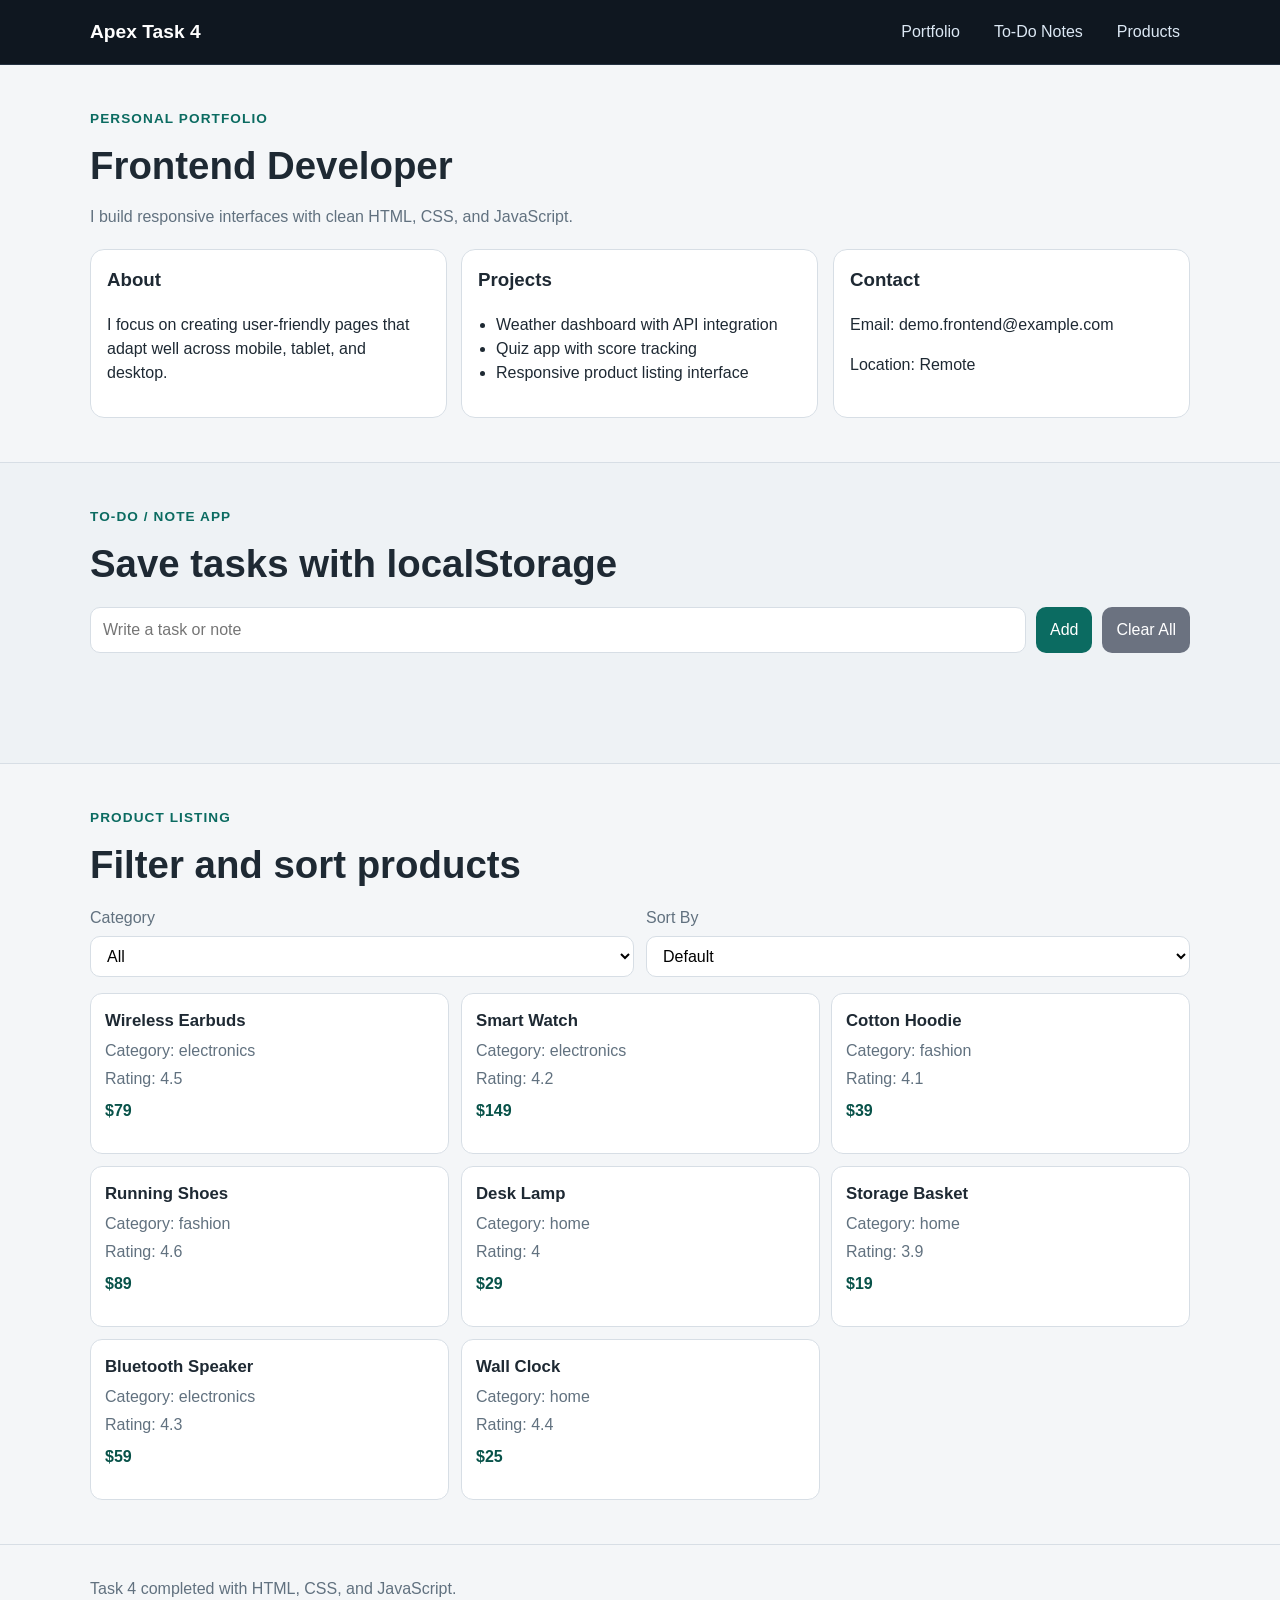
==== Task_4/index.html @ 46d4e3b8 "Task_4: add animations and reveal effects" ====
<!DOCTYPE html>
<html lang="en">
<head>
  <meta charset="UTF-8" />
  <meta name="viewport" content="width=device-width, initial-scale=1.0" />
  <title>Task 4 | Portfolio + Notes + Products</title>
  <link rel="stylesheet" href="style.css" />
</head>
<body>
  <header class="site-header">
    <div class="container nav-wrap">
      <h1 class="logo">Apex Task 4</h1>
      <nav>
        <a href="#portfolio">Portfolio</a>
        <a href="#notes">To-Do Notes</a>
        <a href="#products">Products</a>
      </nav>
    </div>
  </header>

  <main>
    <section id="portfolio" class="section">
      <div class="container">
        <p class="tag">Personal Portfolio</p>
        <h2>Frontend Developer</h2>
        <p class="lead">
          I build responsive interfaces with clean HTML, CSS, and JavaScript.
        </p>

        <div class="portfolio-grid">
          <article class="card">
            <h3>About</h3>
            <p>
              I focus on creating user-friendly pages that adapt well across mobile, tablet, and desktop.
            </p>
          </article>
          <article class="card">
            <h3>Projects</h3>
            <ul>
              <li>Weather dashboard with API integration</li>
              <li>Quiz app with score tracking</li>
              <li>Responsive product listing interface</li>
            </ul>
          </article>
          <article class="card">
            <h3>Contact</h3>
            <p>Email: demo.frontend@example.com</p>
            <p>Location: Remote</p>
          </article>
        </div>
      </div>
    </section>

    <section id="notes" class="section alt">
      <div class="container">
        <p class="tag">To-Do / Note App</p>
        <h2>Save tasks with localStorage</h2>

        <div class="note-controls">
          <input id="noteInput" type="text" placeholder="Write a task or note" />
          <button id="addNoteBtn" type="button">Add</button>
          <button id="clearNotesBtn" type="button" class="secondary">Clear All</button>
        </div>

        <ul id="notesList" class="notes-list"></ul>
      </div>
    </section>

    <section id="products" class="section">
      <div class="container">
        <p class="tag">Product Listing</p>
        <h2>Filter and sort products</h2>

        <div class="filters">
          <label>
            Category
            <select id="categoryFilter">
              <option value="all">All</option>
              <option value="electronics">Electronics</option>
              <option value="fashion">Fashion</option>
              <option value="home">Home</option>
            </select>
          </label>

          <label>
            Sort By
            <select id="sortFilter">
              <option value="default">Default</option>
              <option value="priceLow">Price: Low to High</option>
              <option value="priceHigh">Price: High to Low</option>
              <option value="ratingHigh">Rating: High to Low</option>
            </select>
          </label>
        </div>

        <div id="productsGrid" class="products-grid"></div>
      </div>
    </section>
  </main>

  <footer class="site-footer">
    <div class="container">
      <p>Task 4 completed with HTML, CSS, and JavaScript.</p>
    </div>
  </footer>

  <script src="script.js"></script>
</body>
</html>
---- Task_4/style.css ----
:root {
  --bg: #f4f6f8;
  --surface: #ffffff;
  --text: #1e2933;
  --muted: #61717f;
  --primary: #0b6b61;
  --primary-dark: #085249;
  --border: #d7dee5;
}

* {
  box-sizing: border-box;
}

body {
  margin: 0;
  font-family: "Segoe UI", Tahoma, Geneva, Verdana, sans-serif;
  color: var(--text);
  background: var(--bg);
  line-height: 1.5;
}

.container {
  width: min(1100px, calc(100% - 24px));
  margin: 0 auto;
}

.site-header {
  position: sticky;
  top: 0;
  z-index: 10;
  background: #0f1720;
  color: #fff;
  border-bottom: 1px solid #253241;
}

.nav-wrap {
  display: flex;
  align-items: center;
  justify-content: space-between;
  gap: 16px;
  min-height: 64px;
}

.logo {
  margin: 0;
  font-size: 1.2rem;
}

nav {
  display: flex;
  gap: 14px;
  flex-wrap: wrap;
}

nav a {
  color: #dce8f4;
  text-decoration: none;
  padding: 8px 10px;
  border-radius: 8px;
}

nav a:hover {
  background: rgba(255, 255, 255, 0.12);
}

.section {
  padding: 44px 0;
}

.section.alt {
  background: #eef2f5;
  border-top: 1px solid var(--border);
  border-bottom: 1px solid var(--border);
}

.tag {
  margin: 0;
  font-size: 0.85rem;
  letter-spacing: 0.08em;
  text-transform: uppercase;
  color: var(--primary);
  font-weight: 700;
}

h2 {
  margin: 8px 0 10px;
  font-size: clamp(1.7rem, 3vw, 2.4rem);
}

.lead {
  margin: 0;
  color: var(--muted);
}

.portfolio-grid {
  display: grid;
  grid-template-columns: repeat(3, minmax(0, 1fr));
  gap: 14px;
  margin-top: 20px;
}

.card {
  background: var(--surface);
  border: 1px solid var(--border);
  border-radius: 14px;
  padding: 16px;
}

/* Animation utilities */
.card,
.product-card,
.note-item {
  opacity: 0;
  transform: translateY(10px);
  will-change: opacity, transform;
}

.reveal {
  opacity: 1 !important;
  transform: none !important;
  transition: opacity 360ms ease, transform 360ms ease;
}

@keyframes fadeIn {
  from { opacity: 0; transform: translateY(8px); }
  to   { opacity: 1; transform: translateY(0); }
}

.fade-in {
  animation: fadeIn 420ms ease both;
}

@keyframes pop {
  0% { transform: scale(0.96); }
  60% { transform: scale(1.03); }
  100% { transform: scale(1); }
}

.pop {
  animation: pop 360ms ease;
}

/* Hover / focus feedback */
.product-card:hover,
.card:hover {
  transform: translateY(-6px);
  transition: transform 220ms ease, box-shadow 220ms ease;
  box-shadow: 0 8px 20px rgba(10,20,24,0.08);
}

button {
  transition: transform 160ms ease, background-color 160ms ease;
}

button:active {
  transform: translateY(1px) scale(0.996);
}

.card h3 {
  margin-top: 0;
}

.card ul {
  margin: 0;
  padding-left: 18px;
}

.note-controls {
  display: grid;
  grid-template-columns: 1fr auto auto;
  gap: 10px;
  margin-top: 14px;
}

input,
select,
button {
  font: inherit;
}

input,
select {
  border: 1px solid var(--border);
  border-radius: 10px;
  padding: 10px 12px;
  background: #fff;
}

button {
  border: 0;
  border-radius: 10px;
  background: var(--primary);
  color: #fff;
  padding: 10px 14px;
  cursor: pointer;
}

button:hover {
  background: var(--primary-dark);
}

button.secondary {
  background: #6b7280;
}

button.secondary:hover {
  background: #555c68;
}

.notes-list {
  margin: 16px 0 0;
  padding: 0;
  list-style: none;
  display: grid;
  gap: 10px;
}

.note-item {
  display: flex;
  justify-content: space-between;
  gap: 12px;
  align-items: center;
  background: #fff;
  border: 1px solid var(--border);
  border-radius: 12px;
  padding: 12px;
}

.note-item.done .note-text {
  text-decoration: line-through;
  color: var(--muted);
}

.note-actions {
  display: flex;
  gap: 8px;
}

.note-actions button {
  padding: 8px 10px;
}

.filters {
  display: grid;
  grid-template-columns: repeat(2, minmax(0, 1fr));
  gap: 12px;
  margin: 12px 0 16px;
}

.filters label {
  display: grid;
  gap: 6px;
  color: var(--muted);
}

.products-grid {
  display: grid;
  grid-template-columns: repeat(3, minmax(0, 1fr));
  gap: 12px;
}

.product-card {
  background: #fff;
  border: 1px solid var(--border);
  border-radius: 12px;
  padding: 14px;
}

.product-card h3 {
  margin: 0 0 6px;
  font-size: 1.05rem;
}

.meta {
  margin: 4px 0;
  color: var(--muted);
}

.price {
  margin-top: 8px;
  font-weight: 700;
  color: var(--primary-dark);
}

.site-footer {
  border-top: 1px solid var(--border);
  padding: 16px 0 24px;
  color: var(--muted);
}

@media (max-width: 900px) {
  .portfolio-grid,
  .products-grid {
    grid-template-columns: repeat(2, minmax(0, 1fr));
  }
}

@media (max-width: 680px) {
  .nav-wrap {
    flex-direction: column;
    justify-content: center;
    padding: 10px 0;
  }

  .note-controls {
    grid-template-columns: 1fr;
  }

  .filters,
  .portfolio-grid,
  .products-grid {
    grid-template-columns: 1fr;
  }
}
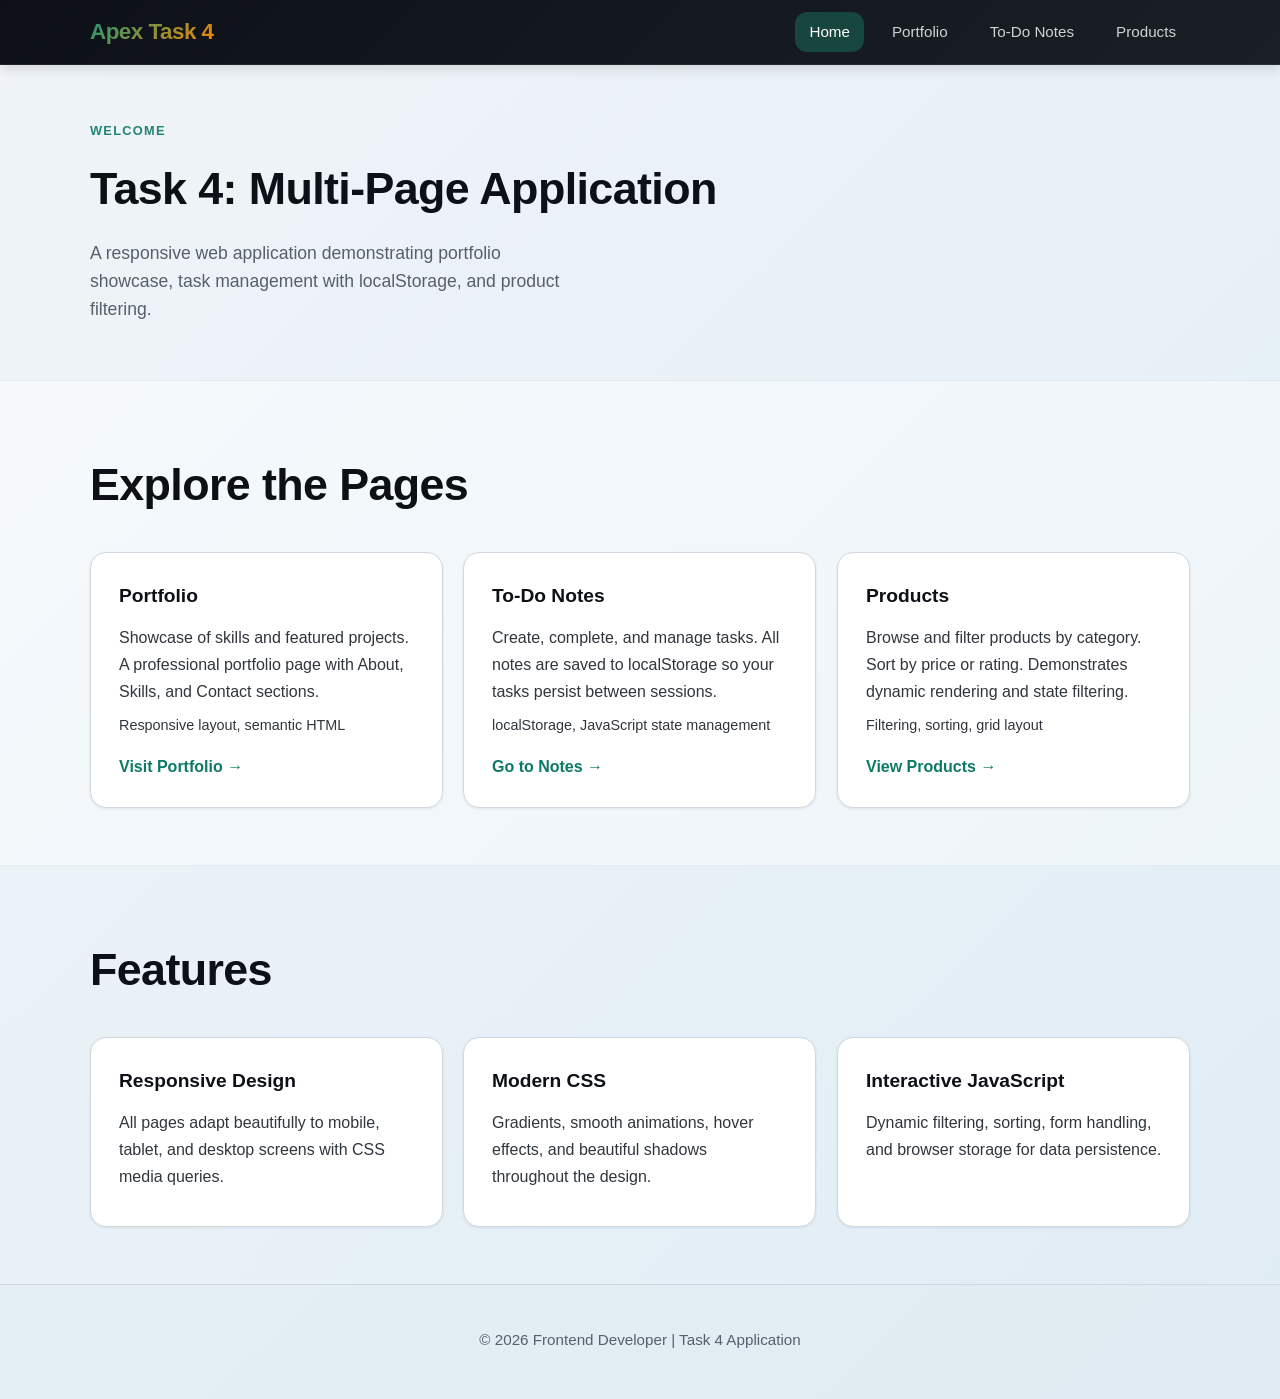
==== commit 571d77e2: "Task_4: split into separate web pages (portfolio, notes, products)" ====
--- a/Task_4/index.html
+++ b/Task_4/index.html
@@ -3,7 +3,7 @@
 <head>
   <meta charset="UTF-8" />
   <meta name="viewport" content="width=device-width, initial-scale=1.0" />
-  <title>Task 4 | Portfolio + Notes + Products</title>
+  <title>Task 4 | Home</title>
   <link rel="stylesheet" href="style.css" />
 </head>
 <body>
@@ -11,99 +11,86 @@
     <div class="container nav-wrap">
       <h1 class="logo">Apex Task 4</h1>
       <nav>
-        <a href="#portfolio">Portfolio</a>
-        <a href="#notes">To-Do Notes</a>
-        <a href="#products">Products</a>
+        <a href="index.html" class="active">Home</a>
+        <a href="portfolio.html">Portfolio</a>
+        <a href="notes.html">To-Do Notes</a>
+        <a href="products.html">Products</a>
       </nav>
     </div>
   </header>
 
   <main>
-    <section id="portfolio" class="section">
+    <section class="section">
       <div class="container">
-        <p class="tag">Personal Portfolio</p>
-        <h2>Frontend Developer</h2>
+        <p class="tag">Welcome</p>
+        <h2>Task 4: Multi-Page Application</h2>
         <p class="lead">
-          I build responsive interfaces with clean HTML, CSS, and JavaScript.
+          A responsive web application demonstrating portfolio showcase, task management with localStorage, and product filtering.
         </p>
+      </div>
+    </section>
 
+    <section class="section alt">
+      <div class="container">
+        <h2>Explore the Pages</h2>
         <div class="portfolio-grid">
           <article class="card">
-            <h3>About</h3>
+            <h3>Portfolio</h3>
             <p>
-              I focus on creating user-friendly pages that adapt well across mobile, tablet, and desktop.
+              Showcase of skills and featured projects. A professional portfolio page with About, Skills, and Contact sections.
             </p>
+            <p class="meta">Responsive layout, semantic HTML</p>
+            <a href="portfolio.html" class="btn-link">Visit Portfolio →</a>
           </article>
+
           <article class="card">
-            <h3>Projects</h3>
-            <ul>
-              <li>Weather dashboard with API integration</li>
-              <li>Quiz app with score tracking</li>
-              <li>Responsive product listing interface</li>
-            </ul>
+            <h3>To-Do Notes</h3>
+            <p>
+              Create, complete, and manage tasks. All notes are saved to localStorage so your tasks persist between sessions.
+            </p>
+            <p class="meta">localStorage, JavaScript state management</p>
+            <a href="notes.html" class="btn-link">Go to Notes →</a>
           </article>
+
           <article class="card">
-            <h3>Contact</h3>
-            <p>Email: demo.frontend@example.com</p>
-            <p>Location: Remote</p>
+            <h3>Products</h3>
+            <p>
+              Browse and filter products by category. Sort by price or rating. Demonstrates dynamic rendering and state filtering.
+            </p>
+            <p class="meta">Filtering, sorting, grid layout</p>
+            <a href="products.html" class="btn-link">View Products →</a>
           </article>
         </div>
       </div>
     </section>
 
-    <section id="notes" class="section alt">
+    <section class="section">
       <div class="container">
-        <p class="tag">To-Do / Note App</p>
-        <h2>Save tasks with localStorage</h2>
-
-        <div class="note-controls">
-          <input id="noteInput" type="text" placeholder="Write a task or note" />
-          <button id="addNoteBtn" type="button">Add</button>
-          <button id="clearNotesBtn" type="button" class="secondary">Clear All</button>
+        <h2>Features</h2>
+        <div class="portfolio-grid">
+          <article class="card">
+            <h3>Responsive Design</h3>
+            <p>All pages adapt beautifully to mobile, tablet, and desktop screens with CSS media queries.</p>
+          </article>
+          <article class="card">
+            <h3>Modern CSS</h3>
+            <p>Gradients, smooth animations, hover effects, and beautiful shadows throughout the design.</p>
+          </article>
+          <article class="card">
+            <h3>Interactive JavaScript</h3>
+            <p>Dynamic filtering, sorting, form handling, and browser storage for data persistence.</p>
+          </article>
         </div>
-
-        <ul id="notesList" class="notes-list"></ul>
-      </div>
-    </section>
-
-    <section id="products" class="section">
-      <div class="container">
-        <p class="tag">Product Listing</p>
-        <h2>Filter and sort products</h2>
-
-        <div class="filters">
-          <label>
-            Category
-            <select id="categoryFilter">
-              <option value="all">All</option>
-              <option value="electronics">Electronics</option>
-              <option value="fashion">Fashion</option>
-              <option value="home">Home</option>
-            </select>
-          </label>
-
-          <label>
-            Sort By
-            <select id="sortFilter">
-              <option value="default">Default</option>
-              <option value="priceLow">Price: Low to High</option>
-              <option value="priceHigh">Price: High to Low</option>
-              <option value="ratingHigh">Rating: High to Low</option>
-            </select>
-          </label>
-        </div>
-
-        <div id="productsGrid" class="products-grid"></div>
       </div>
     </section>
   </main>
 
   <footer class="site-footer">
     <div class="container">
-      <p>Task 4 completed with HTML, CSS, and JavaScript.</p>
+      <p>&copy; 2026 Frontend Developer | Task 4 Application</p>
     </div>
   </footer>
 
-  <script src="script.js"></script>
+  <script src="main.js"></script>
 </body>
 </html>
--- a/Task_4/style.css
+++ b/Task_4/style.css
@@ -1,11 +1,18 @@
 :root {
-  --bg: #f4f6f8;
+  --bg: linear-gradient(135deg, #f0f4f8 0%, #e8f1f7 50%, #e0ecf5 100%);
   --surface: #ffffff;
-  --text: #1e2933;
-  --muted: #61717f;
-  --primary: #0b6b61;
-  --primary-dark: #085249;
-  --border: #d7dee5;
+  --text: #0d1117;
+  --text-light: #30363d;
+  --muted: #57606a;
+  --primary: #0d7a66;
+  --primary-light: #1a9775;
+  --primary-dark: #045d53;
+  --accent: #fb8500;
+  --success: #2da44e;
+  --border: #d0d7de;
+  --shadow-sm: 0 1px 3px rgba(0, 0, 0, 0.08);
+  --shadow-md: 0 4px 12px rgba(0, 0, 0, 0.12);
+  --shadow-lg: 0 12px 32px rgba(0, 0, 0, 0.14);
 }
 
 * {
@@ -14,10 +21,11 @@
 
 body {
   margin: 0;
-  font-family: "Segoe UI", Tahoma, Geneva, Verdana, sans-serif;
+  font-family: -apple-system, BlinkMacSystemFont, "Segoe UI", Roboto, "Helvetica Neue", Arial, sans-serif;
   color: var(--text);
   background: var(--bg);
-  line-height: 1.5;
+  line-height: 1.6;
+  font-size: 1rem;
 }
 
 .container {
@@ -29,9 +37,10 @@
   position: sticky;
   top: 0;
   z-index: 10;
-  background: #0f1720;
+  background: linear-gradient(135deg, #0d1117 0%, #1a1f26 100%);
   color: #fff;
-  border-bottom: 1px solid #253241;
+  border-bottom: 1px solid rgba(255, 255, 255, 0.08);
+  box-shadow: var(--shadow-md);
 }
 
 .nav-wrap {
@@ -44,7 +53,13 @@
 
 .logo {
   margin: 0;
-  font-size: 1.2rem;
+  font-size: 1.4rem;
+  font-weight: 700;
+  letter-spacing: -0.5px;
+  background: linear-gradient(135deg, #1a9775, #fb8500);
+  -webkit-background-clip: text;
+  -webkit-text-fill-color: transparent;
+  background-clip: text;
 }
 
 nav {
@@ -54,57 +69,95 @@
 }
 
 nav a {
-  color: #dce8f4;
+  color: rgba(255, 255, 255, 0.8);
   text-decoration: none;
-  padding: 8px 10px;
-  border-radius: 8px;
+  padding: 8px 14px;
+  border-radius: 12px;
+  transition: all 200ms ease;
+  font-weight: 500;
+  font-size: 0.95rem;
 }
 
 nav a:hover {
-  background: rgba(255, 255, 255, 0.12);
+  background: rgba(26, 151, 117, 0.2);
+  color: #fff;
+}
+
+nav a.active {
+  background: rgba(26, 151, 117, 0.35);
+  color: #fff;
 }
 
 .section {
-  padding: 44px 0;
+  padding: 56px 0;
 }
 
 .section.alt {
-  background: #eef2f5;
-  border-top: 1px solid var(--border);
-  border-bottom: 1px solid var(--border);
+  background: linear-gradient(135deg, #f5f9fc 0%, #eef5f9 100%);
+  border-top: 1px solid rgba(208, 215, 222, 0.4);
+  border-bottom: 1px solid rgba(208, 215, 222, 0.4);
 }
 
 .tag {
   margin: 0;
-  font-size: 0.85rem;
-  letter-spacing: 0.08em;
+  font-size: 0.8rem;
+  letter-spacing: 0.1em;
   text-transform: uppercase;
   color: var(--primary);
   font-weight: 700;
+  opacity: 0.9;
 }
 
 h2 {
-  margin: 8px 0 10px;
-  font-size: clamp(1.7rem, 3vw, 2.4rem);
+  margin: 12px 0 14px;
+  font-size: clamp(1.8rem, 4vw, 2.8rem);
+  font-weight: 700;
+  letter-spacing: -0.6px;
 }
 
 .lead {
   margin: 0;
   color: var(--muted);
+  font-size: 1.1rem;
+  max-width: 50ch;
 }
 
 .portfolio-grid {
   display: grid;
   grid-template-columns: repeat(3, minmax(0, 1fr));
-  gap: 14px;
-  margin-top: 20px;
+  gap: 20px;
+  margin-top: 32px;
 }
 
 .card {
   background: var(--surface);
   border: 1px solid var(--border);
-  border-radius: 14px;
-  padding: 16px;
+  border-radius: 16px;
+  padding: 28px;
+  box-shadow: var(--shadow-sm);
+}
+
+.card h3 {
+  margin-top: 0;
+  margin-bottom: 12px;
+  font-size: 1.2rem;
+  color: var(--text);
+}
+
+.card p {
+  margin: 8px 0;
+  color: var(--text-light);
+  line-height: 1.7;
+}
+
+.card ul {
+  margin: 12px 0;
+  padding-left: 20px;
+  color: var(--text-light);
+}
+
+.card li {
+  margin-bottom: 8px;
 }
 
 /* Animation utilities */
@@ -112,14 +165,14 @@
 .product-card,
 .note-item {
   opacity: 0;
-  transform: translateY(10px);
+  transform: translateY(12px);
   will-change: opacity, transform;
 }
 
 .reveal {
   opacity: 1 !important;
   transform: none !important;
-  transition: opacity 360ms ease, transform 360ms ease;
+  transition: opacity 380ms cubic-bezier(0.34, 1.56, 0.64, 1), transform 380ms cubic-bezier(0.34, 1.56, 0.64, 1);
 }
 
 @keyframes fadeIn {
@@ -144,9 +197,10 @@
 /* Hover / focus feedback */
 .product-card:hover,
 .card:hover {
-  transform: translateY(-6px);
-  transition: transform 220ms ease, box-shadow 220ms ease;
-  box-shadow: 0 8px 20px rgba(10,20,24,0.08);
+  transform: translateY(-8px);
+  transition: transform 280ms cubic-bezier(0.34, 1.56, 0.64, 1), box-shadow 280ms ease;
+  box-shadow: var(--shadow-lg);
+  border-color: rgba(13, 122, 102, 0.2);
 }
 
 button {
@@ -169,8 +223,8 @@
 .note-controls {
   display: grid;
   grid-template-columns: 1fr auto auto;
-  gap: 10px;
-  margin-top: 14px;
+  gap: 12px;
+  margin-top: 20px;
 }
 
 input,
@@ -181,39 +235,53 @@
 
 input,
 select {
-  border: 1px solid var(--border);
-  border-radius: 10px;
-  padding: 10px 12px;
+  border: 1.5px solid var(--border);
+  border-radius: 12px;
+  padding: 12px 14px;
   background: #fff;
+  transition: border-color 200ms, box-shadow 200ms;
+  font-size: 1rem;
+}
+
+input:focus,
+select:focus {
+  outline: none;
+  border-color: var(--primary);
+  box-shadow: 0 0 0 3px rgba(13, 122, 102, 0.1);
 }
 
 button {
   border: 0;
-  border-radius: 10px;
-  background: var(--primary);
+  border-radius: 12px;
+  background: linear-gradient(135deg, var(--primary) 0%, var(--primary-dark) 100%);
   color: #fff;
-  padding: 10px 14px;
+  padding: 12px 18px;
   cursor: pointer;
+  font-weight: 600;
+  font-size: 0.95rem;
+  box-shadow: var(--shadow-sm);
 }
 
 button:hover {
-  background: var(--primary-dark);
+  background: linear-gradient(135deg, var(--primary-light) 0%, var(--primary) 100%);
+  box-shadow: var(--shadow-md);
 }
 
 button.secondary {
-  background: #6b7280;
+  background: linear-gradient(135deg, #6b7280 0%, #4b5563 100%);
+  box-shadow: var(--shadow-sm);
 }
 
 button.secondary:hover {
-  background: #555c68;
+  background: linear-gradient(135deg, #7d8997 0%, #555c68 100%);
 }
 
 .notes-list {
-  margin: 16px 0 0;
+  margin: 24px 0 0;
   padding: 0;
   list-style: none;
   display: grid;
-  gap: 10px;
+  gap: 12px;
 }
 
 .note-item {
@@ -223,8 +291,14 @@
   align-items: center;
   background: #fff;
   border: 1px solid var(--border);
-  border-radius: 12px;
-  padding: 12px;
+  border-radius: 14px;
+  padding: 16px;
+  box-shadow: var(--shadow-sm);
+}
+
+.note-item.done {
+  background: rgba(45, 164, 78, 0.04);
+  border-color: rgba(45, 164, 78, 0.2);
 }
 
 .note-item.done .note-text {
@@ -232,6 +306,10 @@
   color: var(--muted);
 }
 
+.note-text {
+  flex: 1;
+}
+
 .note-actions {
   display: flex;
   gap: 8px;
@@ -244,49 +322,68 @@
 .filters {
   display: grid;
   grid-template-columns: repeat(2, minmax(0, 1fr));
-  gap: 12px;
-  margin: 12px 0 16px;
+  gap: 16px;
+  margin: 24px 0 32px;
+  background: linear-gradient(135deg, rgba(13, 122, 102, 0.03), rgba(251, 133, 0, 0.02));
+  padding: 20px;
+  border-radius: 16px;
+  border: 1px solid rgba(13, 122, 102, 0.1);
 }
 
 .filters label {
   display: grid;
-  gap: 6px;
-  color: var(--muted);
+  gap: 8px;
+  color: var(--text);
+  font-weight: 600;
 }
 
 .products-grid {
   display: grid;
   grid-template-columns: repeat(3, minmax(0, 1fr));
-  gap: 12px;
+  gap: 20px;
+  margin-top: 12px;
 }
 
 .product-card {
   background: #fff;
   border: 1px solid var(--border);
-  border-radius: 12px;
-  padding: 14px;
+  border-radius: 16px;
+  padding: 20px;
+  box-shadow: var(--shadow-sm);
+  display: grid;
+  gap: 12px;
 }
 
 .product-card h3 {
-  margin: 0 0 6px;
-  font-size: 1.05rem;
+  margin: 0;
+  font-size: 1.15rem;
+  font-weight: 700;
+  color: var(--text);
 }
 
 .meta {
-  margin: 4px 0;
+  font-size: 0.9rem;
   color: var(--muted);
+  margin: 0;
 }
 
 .price {
-  margin-top: 8px;
+  margin-top: 4px;
   font-weight: 700;
-  color: var(--primary-dark);
+  font-size: 1.4rem;
+  background: linear-gradient(135deg, var(--primary), var(--accent));
+  -webkit-background-clip: text;
+  -webkit-text-fill-color: transparent;
+  background-clip: text;
 }
 
 .site-footer {
   border-top: 1px solid var(--border);
-  padding: 16px 0 24px;
+  padding: 28px 0 32px;
   color: var(--muted);
+  background: linear-gradient(135deg, rgba(13, 122, 102, 0.02), rgba(251, 133, 0, 0.01));
+  text-align: center;
+  font-size: 0.95rem;
 }
 
 @media (max-width: 900px) {
@@ -313,3 +410,16 @@
     grid-template-columns: 1fr;
   }
 }
+
+.btn-link {
+  display: inline-block;
+  color: var(--primary);
+  text-decoration: none;
+  font-weight: 600;
+  margin-top: 8px;
+  transition: color 200ms ease;
+}
+
+.btn-link:hover {
+  color: var(--primary-light);
+}
